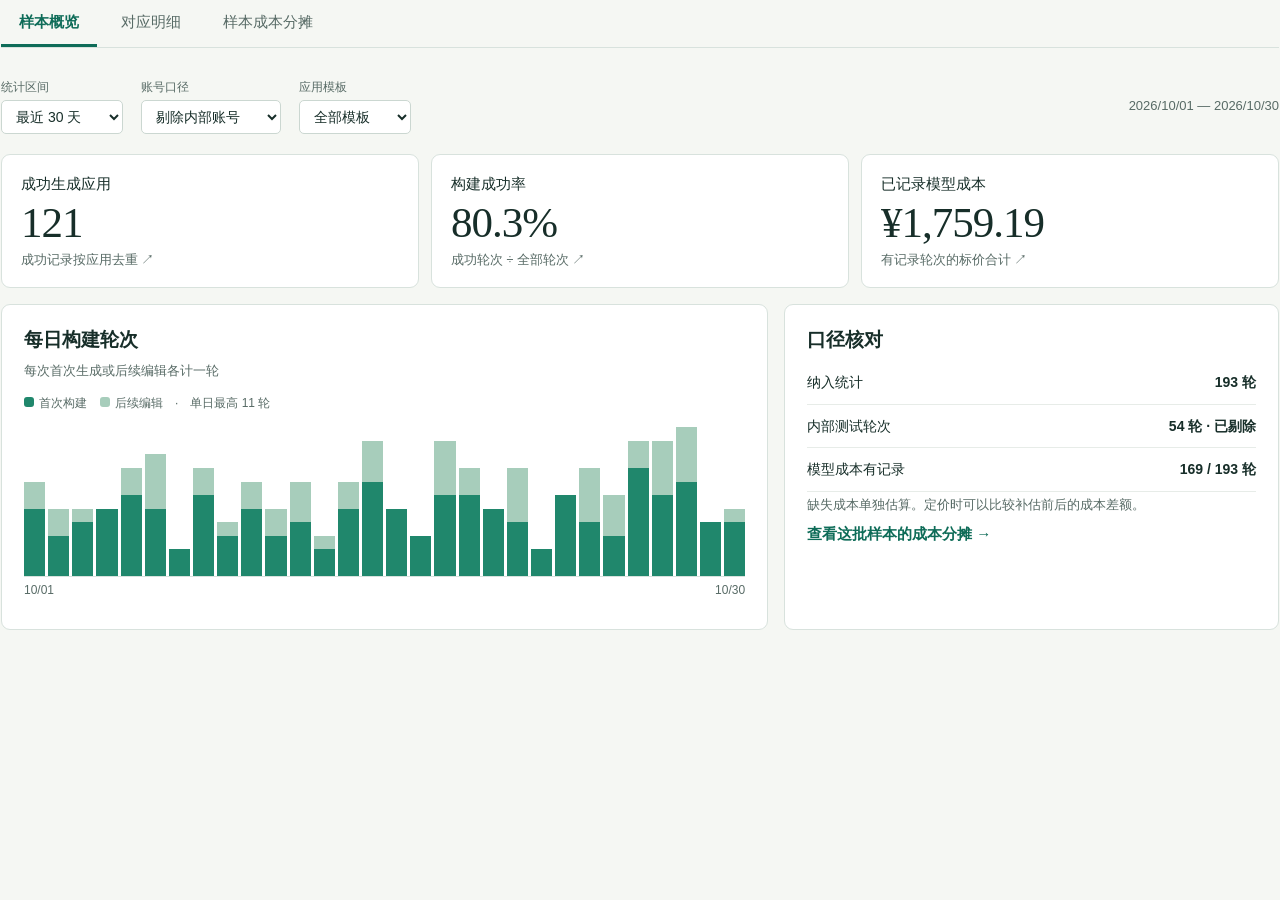
==== overview.html @ 38571b35 "Add template cost stress tests, metric reconciliation and event replay" ====
<!doctype html>
<html lang="zh-CN"><head><meta charset="utf-8"><meta name="viewport" content="width=device-width, initial-scale=1"><title>Data Forge · 产品运营工作台</title><style>
:root{--nav:#162b2a;--green:#0e6c58;--green2:#20876c;--muted:#586b66;--ink:#172e29;--border:#d8e2dd;--paper:#f3f6f3;--soft:#e7f3ed;--ochre:#b66c28;--serif:Georgia,serif;--sans:-apple-system,BlinkMacSystemFont,'Segoe UI','PingFang SC','Microsoft YaHei',sans-serif}*{box-sizing:border-box}body{margin:0;background:var(--paper);color:var(--ink);font:15px/1.6 var(--sans)}button,select,input{font:inherit}button,select{cursor:pointer}button:focus-visible,select:focus-visible,input:focus-visible{outline:3px solid #e69e43;outline-offset:3px}button{color:inherit}main{max-width:1240px;margin:auto;padding:38px 4vw 48px}header{background:var(--nav);color:white}.header-in{max-width:1240px;padding:18px 4vw;margin:auto;display:flex;align-items:center;justify-content:space-between;gap:12px}.brand{font:600 27px var(--serif);letter-spacing:-.8px}.source{font-size:13px;color:#d4e6dc}.title-row{display:flex;align-items:end;justify-content:space-between;gap:16px}.title-row h1{font-size:clamp(25px,3.7vw,38px);letter-spacing:-1.2px;margin:0}.title-row p{margin:5px 0;color:var(--muted)}nav{display:flex;gap:6px;margin-top:24px;border-bottom:1px solid var(--border)}nav button{padding:10px 18px;border:0;background:transparent;border-bottom:3px solid transparent;color:var(--muted)}nav button.active{border-color:var(--green);color:var(--green);font-weight:700}.bar{display:flex;align-items:end;gap:18px;flex-wrap:wrap;padding:15px 0 20px}.bar label,.controls label{display:flex;flex-direction:column;gap:3px;font-size:12px;color:var(--muted)}select{background:white;padding:7px 24px 7px 10px;color:var(--ink);border:1px solid #cbd7d1;border-radius:5px;font-size:14px}.period{margin-left:auto;align-self:center;color:var(--muted);font-size:13px}.cards{display:grid;grid-template-columns:repeat(3,1fr);gap:12px}.card,.panel{border:1px solid var(--border);background:#fff;border-radius:9px}.card{padding:17px 19px;display:flex;flex-direction:column;align-items:start;text-align:left;transition:background .14s}.card:hover{background:#f5faf6;border-color:var(--green)}.card small{color:var(--muted)}.num{font:normal clamp(30px,4vw,43px)/1.25 var(--serif);letter-spacing:-1px;font-variant-numeric:tabular-nums}.sub{font-size:13px;color:var(--muted);margin:3px 0 0}.grid{display:grid;grid-template-columns:1.55fr 1fr;gap:16px;margin-top:16px}.panel{padding:20px 22px;min-width:0}h2{font-size:19px;margin:0 0 6px}h3{font-size:15px;margin:0 0 3px}.legend{font-size:12px;color:var(--muted);margin:12px 0}.dot{display:inline-block;width:10px;height:10px;border-radius:3px;background:var(--green2);margin-right:5px}.dot.edit{background:#a7cdbb;margin-left:13px}.chart{display:flex;align-items:end;gap:3px;height:150px;border-bottom:1px solid var(--border);margin-top:14px}.day{position:relative;flex:1;height:100%;display:flex;flex-direction:column;justify-content:flex-end;min-width:2px}.seg{min-height:0;width:100%}.first{background:var(--green2)}.edit{background:#a7cdbb}.axis{display:flex;justify-content:space-between;margin:4px 0 8px;font-size:12px;color:var(--muted)}.metric-line{display:flex;justify-content:space-between;gap:15px;align-items:baseline;padding:10px 0;border-bottom:1px solid #e7ece8;font-size:14px}.metric-line strong{font-weight:600}.pill{display:inline-block;background:var(--soft);color:#24634e;padding:2px 7px;border-radius:4px;font-size:12px}.pill.warn{background:#fff1df;color:#87591d}.text-button{border:0;background:none;color:var(--green);padding:7px 0;font-weight:600;text-align:left}.text-button:hover{text-decoration:underline}.panel+.panel.stack{margin-top:16px}.evidence{display:flex;align-items:center;justify-content:space-between;gap:12px;flex-wrap:wrap}.table-wrap{overflow:auto;margin-top:10px}table{border-collapse:collapse;width:100%;font-size:13px;white-space:nowrap}th{text-align:left;font-weight:500;color:var(--muted);background:#f5f8f6}td,th{padding:7px 9px;border-bottom:1px solid #e2e9e4}.pager{margin-top:10px;display:flex;align-items:center;justify-content:end;gap:8px}.pager button{border:1px solid var(--border);background:white;border-radius:4px;padding:3px 10px;font-size:12px}.pager button:disabled{opacity:.38;cursor:default}.tabs{display:flex;gap:6px;flex-wrap:wrap;margin:10px 0 18px}.tabs button{border:1px solid var(--border);background:white;border-radius:5px;padding:5px 10px}.tabs .chosen{background:var(--green);color:white;border-color:var(--green)}.math{border-left:3px solid var(--green);background:var(--soft);padding:11px 14px;margin:12px 0;font-weight:600}.controls{display:flex;flex-direction:column;gap:20px}.controls label{font-size:14px}.range-title{display:flex;justify-content:space-between}.range-title output{font-size:18px;color:var(--ink);font-weight:600}input[type=range]{width:100%;accent-color:var(--green)}.decision{padding:11px 13px;background:var(--soft);margin:14px 0 0;border-radius:4px}.decision.loss{background:#fff1df}.tabs button:focus-visible{outline-offset:0}footer{margin:30px 0 0;border-top:1px solid var(--border);padding:12px 0;color:var(--muted);font-size:12px}[hidden]{display:none!important}@media(max-width:750px){main{padding:24px 16px}.header-in{padding:13px 16px}.grid{grid-template-columns:1fr}.cards{gap:6px}.card{padding:10px}.card small{font-size:11px}.panel{padding:16px}.bar{gap:8px}.period{width:100%}nav button{padding:8px 12px}.num{font-size:28px}.source{font-size:11px}}@media(max-width:450px){.cards{grid-template-columns:1fr}.card{display:grid;grid-template-columns:1fr auto}.card .num{grid-column:2;grid-row:1 / 3}.brand{font-size:23px}select{padding:5px;font-size:13px}.pager{justify-content:start}.source{max-width:130px;text-align:right}}
body{background:#f5f7f3}main{max-width:none;margin:0;padding:0 1px 8px}nav{margin:0 0 15px}.bar{margin-top:0}footer{display:none}@media(max-width:750px){main{padding:0 1px 8px}} @media(max-width:450px){select{max-width:100%}} </style></head><body><main><nav aria-label="当前构建样本"><button data-view="overview">样本概览</button><button data-view="trace">对应明细</button><button data-view="cost">样本成本分摊</button></nav><div class="bar"><label>统计区间<select id="days"><option value="7">最近 7 天</option><option value="30" selected>最近 30 天</option></select></label><label>账号口径<select id="scope"><option value="external">剔除内部账号</option><option value="all">全部账号</option></select></label><label>应用模板<select id="tpl"><option>全部模板</option><option>知识游戏</option><option>互动工具</option><option>阅读练习</option></select></label><span id="period" class="period"></span></div><div id="view"></div><footer>Data Forge 演示版 · 蔡睿麟作品展示 · 计算采用北京时间自然日，金额单位为人民币。</footer></main><script>
'use strict';
const $=id=>document.getElementById(id);
const templates=['知识游戏','互动工具','阅读练习'];
const baseline=new Date('2026-10-01T00:00:00+08:00').getTime();
let seed=80718;
function random(){seed=(Math.imul(seed,1664525)+1013904223)>>>0;return seed/4294967296;}
const rows=[];
for(let d=0;d<30;d++){
 const count=3+Math.floor(random()*7);
 for(let i=0;i<count;i++){
  const app='A'+String(1000+d*12+i),template=templates[Math.floor(random()*3)],internal=random()<.20;
  const rounds=1+(random()<.39?1:0)+(random()<.09?1:0); const hour=Math.floor(random()*20);
  for(let r=0;r<rounds;r++){
   const rate=[23,14,10][templates.indexOf(template)],skills=1+Math.floor(random()*6),success=random()>(r===0?.17:.09);
   const list=Math.round((.52+random())*(r===0?rate:rate*.19)*(success?1:.41)*100)/100;
   const missing=random()<.12;
   rows.push({id:'B'+String(rows.length+1).padStart(4,'0'),app,template,internal,day:d,stage:r===0?'首次构建':'后续编辑',success,utc:new Date(baseline+(d*24+hour+r)*3600000).toISOString(),list:missing?null:list,estimate:missing?Math.round((skills<=2?6:skills<=4?13:20)*(r?0.27:1)*100)/100:0});
  }
 }
}
const state={view:'overview',metric:0,page:0,discount:65,price:25};
const metrics=['成功生成应用','构建成功率','已记录模型成本'];
const dates=d=>'10/'+String(d+1).padStart(2,'0');
const sum=(data,fn)=>data.reduce((total,r)=>total+fn(r),0);
const money=n=>'¥'+n.toLocaleString('zh-CN',{minimumFractionDigits:2,maximumFractionDigits:2});
const pct=n=>(n*100).toFixed(1)+'%';
function filtered(){return rows.filter(r=>r.day>=30-Number($('days').value)&&($('scope').value==='all'||!r.internal)&&($('tpl').value==='全部模板'||r.template===$('tpl').value));}
function metricValues(data){const ok=data.filter(r=>r.success),apps=new Set(ok.map(r=>r.app));return [String(apps.size),data.length?pct(ok.length/data.length):'—',money(sum(data,r=>r.list??0))];}
function openView(view,metric){state.view=view;state.page=0;if(metric!==undefined)state.metric=metric;render();}
function overview(data){const values=metricValues(data),known=data.filter(r=>r.list!==null);const excluded=rows.filter(r=>r.day>=30-Number($('days').value)&&r.internal&&($('tpl').value==='全部模板'||r.template===$('tpl').value)).length;
 const counts=Array.from({length:Number($('days').value)},(_,j)=>{const day=30-Number($('days').value)+j;const daily=data.filter(r=>r.day===day);return {day,first:daily.filter(r=>r.stage==='首次构建').length,edit:daily.filter(r=>r.stage==='后续编辑').length};});const max=Math.max(1,...counts.map(c=>c.first+c.edit));
 return `<div class="cards">${metrics.map((m,i)=>`<button class="card" data-metric="${i}" title="查看${m}的计算口径"><span>${m}</span><b class="num">${values[i]}</b><small>${['成功记录按应用去重','成功轮次 ÷ 全部轮次','有记录轮次的标价合计'][i]} ↗</small></button>`).join('')}</div><div class="grid"><section class="panel"><h2>每日构建轮次</h2><p class="sub">每次首次生成或后续编辑各计一轮</p><div class="legend"><i class="dot"></i>首次构建<i class="dot edit"></i>后续编辑　·　单日最高 ${max} 轮</div><div class="chart" role="img" aria-label="区间内每日首次构建和后续编辑次数">${counts.map(c=>`<div class="day" title="${dates(c.day)} 首构 ${c.first} 轮，编辑 ${c.edit} 轮"><div class="seg edit" style="height:${100*c.edit/max}%"></div><div class="seg first" style="height:${100*c.first/max}%"></div></div>`).join('')}</div><div class="axis"><span>${dates(counts[0].day)}</span><span>${dates(29)}</span></div></section><section class="panel"><h2>口径核对</h2><div class="metric-line"><span>纳入统计</span><strong>${data.length} 轮</strong></div><div class="metric-line"><span>内部测试轮次</span><strong>${excluded} 轮 · ${$('scope').value==='all'?'已纳入':'已剔除'}</strong></div><div class="metric-line"><span>模型成本有记录</span><strong>${known.length} / ${data.length} 轮</strong></div><p class="sub">缺失成本单独估算。定价时可以比较补估前后的成本差额。</p><button class="text-button" data-jump="cost">查看这批样本的成本分摊 →</button></section></div>`;
}
function trace(data){const k=state.metric,ok=data.filter(r=>r.success),known=data.filter(r=>r.list!==null),dedup=new Set(ok.map(r=>r.app));let proof,how;
 if(k===0){proof=ok;how=`${ok.length} 条成功记录，按应用 ID 去重得到 ${dedup.size} 个成功应用。`;}
 else if(k===1){proof=data;how=`${ok.length} 个成功轮次 ÷ ${data.length} 个构建轮次 = ${metricValues(data)[1]}。`;}
 else{proof=known;how=`汇总 ${known.length} 个有记录轮次的模型标价，合计 ${money(sum(known,r=>r.list))}。另有 ${data.length-known.length} 个轮次缺失成本。`;}
 const pages=Math.max(1,Math.ceil(proof.length/6));state.page=Math.max(0,Math.min(state.page,pages-1));const subset=proof.slice(state.page*6,state.page*6+6);
 return `<section class="panel"><h2>指标口径与样本明细</h2><div class="tabs">${metrics.map((m,i)=>`<button class="${i===k?'chosen':''}" aria-pressed="${i===k}" data-metric="${i}">${m}</button>`).join('')}</div><div class="math">${how}</div><p class="sub">${['来源字段为应用 ID、轮次状态。下表保留去重前的成功轮次，同一应用可以出现多行。','来源字段为轮次 ID、轮次状态。失败轮次也进入分母，可在明细中核对。','来源字段为轮次 ID、模型调用标价。以下列出有记录的轮次，金额为折扣前人民币标价。'][k]}</p><div class="table-wrap"><table><thead><tr><th>构建轮次</th><th>北京时间</th><th>应用 ID</th><th>阶段</th><th>账号</th><th>状态</th><th>模型标价</th></tr></thead><tbody>${subset.map(r=>`<tr><td>${r.id}</td><td>${dates(r.day)} ${String((new Date(r.utc).getUTCHours()+8)%24).padStart(2,'0')}:00</td><td>${r.app}</td><td>${r.stage}</td><td>${r.internal?'内部':'外部'}</td><td><span class="pill ${r.success?'':'warn'}">${r.success?'成功':'失败'}</span></td><td>${r.list===null?'缺失':money(r.list)}</td></tr>`).join('')}</tbody></table></div><div class="pager"><span class="sub">共 ${proof.length} 行 · ${state.page+1} / ${pages} 页</span><button ${state.page===0?'disabled':''} data-step="-1">上一页</button><button ${state.page>=pages-1?'disabled':''} data-step="1">下一页</button></div></section>`;
}
function cost(data){return `<div class="grid" style="margin-top:0"><section class="panel"><h2>这批样本每个成功应用分摊多少成本？</h2><p class="sub">将筛选范围内的首构与编辑成本分摊至成功生成的应用，观察假设定价下的差额。</p><div class="controls" style="margin-top:20px"><label><span class="range-title">采购价占标价比例<output id="discountOut"></output></span><input id="discount" type="range" min="20" max="100" value="${state.discount}" step="5"></label><label><span class="range-title">每个成功应用的假设售价<output id="priceOut"></output></span><input id="price" type="range" min="5" max="75" step="1" value="${state.price}"></label></div><div id="decision" class="decision" aria-live="polite"></div></section><section class="panel"><h2>成本明细</h2><div id="ledger"></div><p class="sub">演示中，按技能数量分档估算缺失轮次成本，再统一应用采购折扣。试算仅含模型调用。</p></section></div>`;}
function fillCost(){const data=filtered(),apps=new Set(data.filter(r=>r.success).map(r=>r.app)).size,missing=data.filter(r=>r.list===null),known=sum(data,r=>r.list??0),est=sum(missing,r=>r.estimate),f=state.discount/100,avg=apps?(known+est)*f/apps:0,net=state.price-avg;
 $('discountOut').textContent=state.discount+'%';$('priceOut').textContent=money(state.price);$('decision').className='decision'+(net<0?' loss':'');$('decision').textContent=apps?`每个成功应用分摊 ${money(avg)}，假设售价${net>=0?'高于':'低于'}模型成本 ${money(Math.abs(net))}。`:'当前筛选范围没有成功应用。';
 const entries=[['首构标价（已有记录）',money(sum(data.filter(r=>r.stage==='首次构建'),r=>r.list??0))],['编辑标价（已有记录）',money(sum(data.filter(r=>r.stage==='后续编辑'),r=>r.list??0))],[`缺失标价补估 · ${missing.length} 轮`,money(est)],['折后模型成本（含补估）',money((known+est)*f)],['分摊至成功应用',apps+' 个']];$('ledger').innerHTML=entries.map(([label,val])=>`<div class="metric-line"><span>${label}</span><strong>${val}</strong></div>`).join('');}
function render(){const data=filtered();$('period').textContent=`2026/${dates(30-Number($('days').value))} — 2026/10/30`;document.querySelectorAll('nav button').forEach(b=>{b.classList.toggle('active',b.dataset.view===state.view);b.setAttribute('aria-current',b.dataset.view===state.view?'page':'false');});$('view').innerHTML=state.view==='overview'?overview(data):state.view==='trace'?trace(data):cost(data);if(state.view==='cost')fillCost();}
document.addEventListener('click',e=>{const b=e.target.closest('button');if(!b||b.disabled)return;if(b.dataset.view||b.dataset.jump)openView(b.dataset.view||b.dataset.jump);else if(b.dataset.metric!==undefined)openView('trace',Number(b.dataset.metric));else if(b.dataset.step){state.page+=Number(b.dataset.step);render();}});
for(const id of ['days','scope','tpl'])$(id).addEventListener('change',()=>{state.page=0;render();});
document.addEventListener('input',e=>{if(e.target.id==='price'||e.target.id==='discount'){state[e.target.id]=Number(e.target.value);fillCost();}});
render();
</script></body></html>
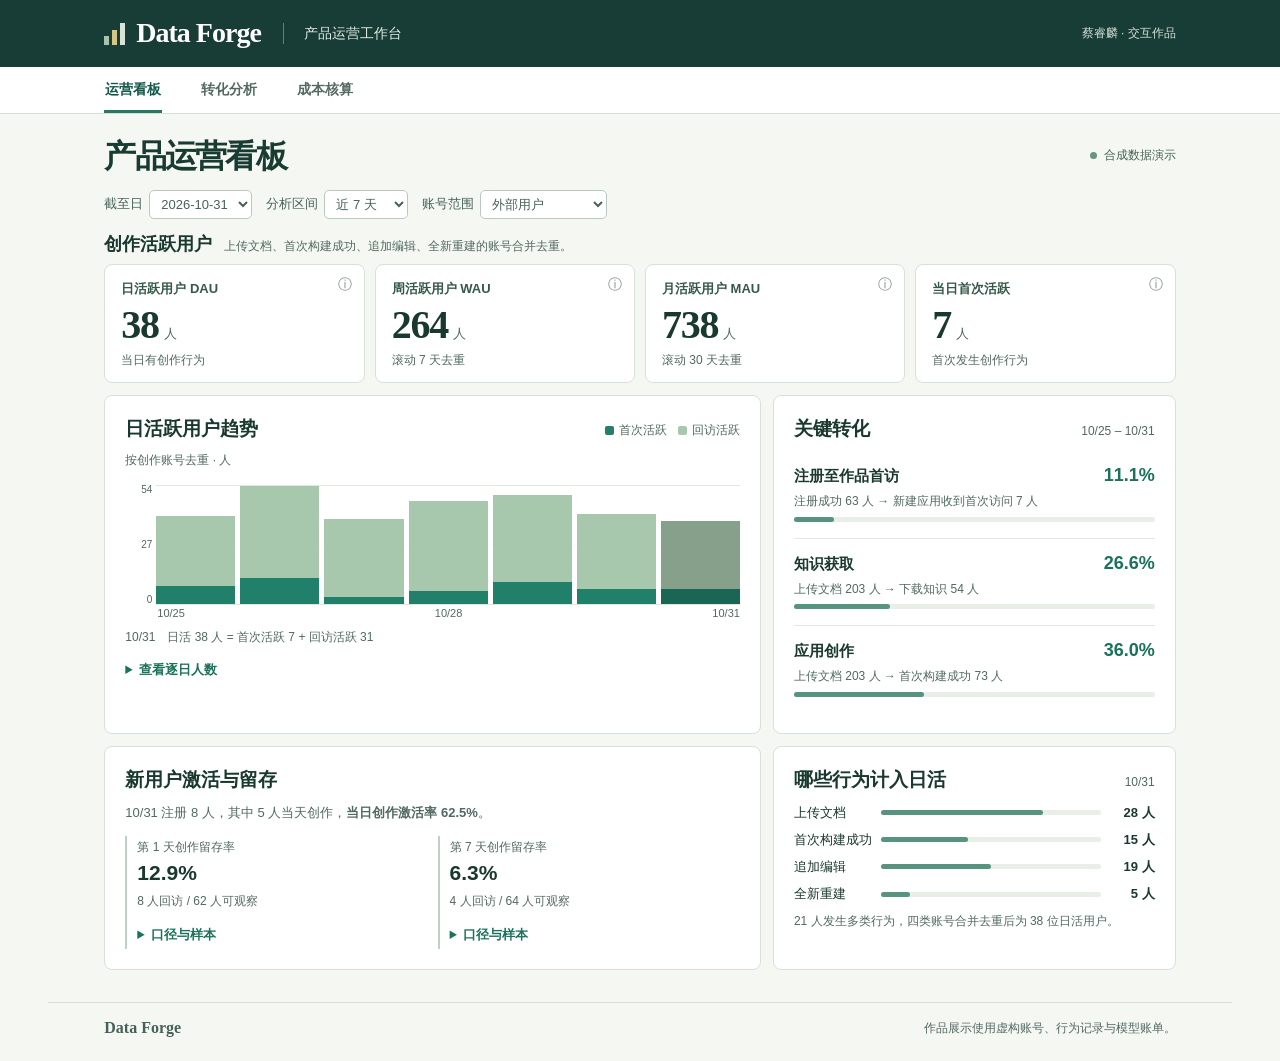
==== commit 05aa4c0f: "Lead with product activity, connect conversion to events, and show the cost ledger" ====
--- a/overview.html
+++ b/overview.html
@@ -1,54 +1,6 @@
 <!doctype html>
-<html lang="zh-CN"><head><meta charset="utf-8"><meta name="viewport" content="width=device-width, initial-scale=1"><title>Data Forge · 产品运营工作台</title><style>
-:root{--nav:#162b2a;--green:#0e6c58;--green2:#20876c;--muted:#586b66;--ink:#172e29;--border:#d8e2dd;--paper:#f3f6f3;--soft:#e7f3ed;--ochre:#b66c28;--serif:Georgia,serif;--sans:-apple-system,BlinkMacSystemFont,'Segoe UI','PingFang SC','Microsoft YaHei',sans-serif}*{box-sizing:border-box}body{margin:0;background:var(--paper);color:var(--ink);font:15px/1.6 var(--sans)}button,select,input{font:inherit}button,select{cursor:pointer}button:focus-visible,select:focus-visible,input:focus-visible{outline:3px solid #e69e43;outline-offset:3px}button{color:inherit}main{max-width:1240px;margin:auto;padding:38px 4vw 48px}header{background:var(--nav);color:white}.header-in{max-width:1240px;padding:18px 4vw;margin:auto;display:flex;align-items:center;justify-content:space-between;gap:12px}.brand{font:600 27px var(--serif);letter-spacing:-.8px}.source{font-size:13px;color:#d4e6dc}.title-row{display:flex;align-items:end;justify-content:space-between;gap:16px}.title-row h1{font-size:clamp(25px,3.7vw,38px);letter-spacing:-1.2px;margin:0}.title-row p{margin:5px 0;color:var(--muted)}nav{display:flex;gap:6px;margin-top:24px;border-bottom:1px solid var(--border)}nav button{padding:10px 18px;border:0;background:transparent;border-bottom:3px solid transparent;color:var(--muted)}nav button.active{border-color:var(--green);color:var(--green);font-weight:700}.bar{display:flex;align-items:end;gap:18px;flex-wrap:wrap;padding:15px 0 20px}.bar label,.controls label{display:flex;flex-direction:column;gap:3px;font-size:12px;color:var(--muted)}select{background:white;padding:7px 24px 7px 10px;color:var(--ink);border:1px solid #cbd7d1;border-radius:5px;font-size:14px}.period{margin-left:auto;align-self:center;color:var(--muted);font-size:13px}.cards{display:grid;grid-template-columns:repeat(3,1fr);gap:12px}.card,.panel{border:1px solid var(--border);background:#fff;border-radius:9px}.card{padding:17px 19px;display:flex;flex-direction:column;align-items:start;text-align:left;transition:background .14s}.card:hover{background:#f5faf6;border-color:var(--green)}.card small{color:var(--muted)}.num{font:normal clamp(30px,4vw,43px)/1.25 var(--serif);letter-spacing:-1px;font-variant-numeric:tabular-nums}.sub{font-size:13px;color:var(--muted);margin:3px 0 0}.grid{display:grid;grid-template-columns:1.55fr 1fr;gap:16px;margin-top:16px}.panel{padding:20px 22px;min-width:0}h2{font-size:19px;margin:0 0 6px}h3{font-size:15px;margin:0 0 3px}.legend{font-size:12px;color:var(--muted);margin:12px 0}.dot{display:inline-block;width:10px;height:10px;border-radius:3px;background:var(--green2);margin-right:5px}.dot.edit{background:#a7cdbb;margin-left:13px}.chart{display:flex;align-items:end;gap:3px;height:150px;border-bottom:1px solid var(--border);margin-top:14px}.day{position:relative;flex:1;height:100%;display:flex;flex-direction:column;justify-content:flex-end;min-width:2px}.seg{min-height:0;width:100%}.first{background:var(--green2)}.edit{background:#a7cdbb}.axis{display:flex;justify-content:space-between;margin:4px 0 8px;font-size:12px;color:var(--muted)}.metric-line{display:flex;justify-content:space-between;gap:15px;align-items:baseline;padding:10px 0;border-bottom:1px solid #e7ece8;font-size:14px}.metric-line strong{font-weight:600}.pill{display:inline-block;background:var(--soft);color:#24634e;padding:2px 7px;border-radius:4px;font-size:12px}.pill.warn{background:#fff1df;color:#87591d}.text-button{border:0;background:none;color:var(--green);padding:7px 0;font-weight:600;text-align:left}.text-button:hover{text-decoration:underline}.panel+.panel.stack{margin-top:16px}.evidence{display:flex;align-items:center;justify-content:space-between;gap:12px;flex-wrap:wrap}.table-wrap{overflow:auto;margin-top:10px}table{border-collapse:collapse;width:100%;font-size:13px;white-space:nowrap}th{text-align:left;font-weight:500;color:var(--muted);background:#f5f8f6}td,th{padding:7px 9px;border-bottom:1px solid #e2e9e4}.pager{margin-top:10px;display:flex;align-items:center;justify-content:end;gap:8px}.pager button{border:1px solid var(--border);background:white;border-radius:4px;padding:3px 10px;font-size:12px}.pager button:disabled{opacity:.38;cursor:default}.tabs{display:flex;gap:6px;flex-wrap:wrap;margin:10px 0 18px}.tabs button{border:1px solid var(--border);background:white;border-radius:5px;padding:5px 10px}.tabs .chosen{background:var(--green);color:white;border-color:var(--green)}.math{border-left:3px solid var(--green);background:var(--soft);padding:11px 14px;margin:12px 0;font-weight:600}.controls{display:flex;flex-direction:column;gap:20px}.controls label{font-size:14px}.range-title{display:flex;justify-content:space-between}.range-title output{font-size:18px;color:var(--ink);font-weight:600}input[type=range]{width:100%;accent-color:var(--green)}.decision{padding:11px 13px;background:var(--soft);margin:14px 0 0;border-radius:4px}.decision.loss{background:#fff1df}.tabs button:focus-visible{outline-offset:0}footer{margin:30px 0 0;border-top:1px solid var(--border);padding:12px 0;color:var(--muted);font-size:12px}[hidden]{display:none!important}@media(max-width:750px){main{padding:24px 16px}.header-in{padding:13px 16px}.grid{grid-template-columns:1fr}.cards{gap:6px}.card{padding:10px}.card small{font-size:11px}.panel{padding:16px}.bar{gap:8px}.period{width:100%}nav button{padding:8px 12px}.num{font-size:28px}.source{font-size:11px}}@media(max-width:450px){.cards{grid-template-columns:1fr}.card{display:grid;grid-template-columns:1fr auto}.card .num{grid-column:2;grid-row:1 / 3}.brand{font-size:23px}select{padding:5px;font-size:13px}.pager{justify-content:start}.source{max-width:130px;text-align:right}}
-body{background:#f5f7f3}main{max-width:none;margin:0;padding:0 1px 8px}nav{margin:0 0 15px}.bar{margin-top:0}footer{display:none}@media(max-width:750px){main{padding:0 1px 8px}} @media(max-width:450px){select{max-width:100%}} </style></head><body><main><nav aria-label="当前构建样本"><button data-view="overview">样本概览</button><button data-view="trace">对应明细</button><button data-view="cost">样本成本分摊</button></nav><div class="bar"><label>统计区间<select id="days"><option value="7">最近 7 天</option><option value="30" selected>最近 30 天</option></select></label><label>账号口径<select id="scope"><option value="external">剔除内部账号</option><option value="all">全部账号</option></select></label><label>应用模板<select id="tpl"><option>全部模板</option><option>知识游戏</option><option>互动工具</option><option>阅读练习</option></select></label><span id="period" class="period"></span></div><div id="view"></div><footer>Data Forge 演示版 · 蔡睿麟作品展示 · 计算采用北京时间自然日，金额单位为人民币。</footer></main><script>
-'use strict';
-const $=id=>document.getElementById(id);
-const templates=['知识游戏','互动工具','阅读练习'];
-const baseline=new Date('2026-10-01T00:00:00+08:00').getTime();
-let seed=80718;
-function random(){seed=(Math.imul(seed,1664525)+1013904223)>>>0;return seed/4294967296;}
-const rows=[];
-for(let d=0;d<30;d++){
- const count=3+Math.floor(random()*7);
- for(let i=0;i<count;i++){
-  const app='A'+String(1000+d*12+i),template=templates[Math.floor(random()*3)],internal=random()<.20;
-  const rounds=1+(random()<.39?1:0)+(random()<.09?1:0); const hour=Math.floor(random()*20);
-  for(let r=0;r<rounds;r++){
-   const rate=[23,14,10][templates.indexOf(template)],skills=1+Math.floor(random()*6),success=random()>(r===0?.17:.09);
-   const list=Math.round((.52+random())*(r===0?rate:rate*.19)*(success?1:.41)*100)/100;
-   const missing=random()<.12;
-   rows.push({id:'B'+String(rows.length+1).padStart(4,'0'),app,template,internal,day:d,stage:r===0?'首次构建':'后续编辑',success,utc:new Date(baseline+(d*24+hour+r)*3600000).toISOString(),list:missing?null:list,estimate:missing?Math.round((skills<=2?6:skills<=4?13:20)*(r?0.27:1)*100)/100:0});
-  }
- }
-}
-const state={view:'overview',metric:0,page:0,discount:65,price:25};
-const metrics=['成功生成应用','构建成功率','已记录模型成本'];
-const dates=d=>'10/'+String(d+1).padStart(2,'0');
-const sum=(data,fn)=>data.reduce((total,r)=>total+fn(r),0);
-const money=n=>'¥'+n.toLocaleString('zh-CN',{minimumFractionDigits:2,maximumFractionDigits:2});
-const pct=n=>(n*100).toFixed(1)+'%';
-function filtered(){return rows.filter(r=>r.day>=30-Number($('days').value)&&($('scope').value==='all'||!r.internal)&&($('tpl').value==='全部模板'||r.template===$('tpl').value));}
-function metricValues(data){const ok=data.filter(r=>r.success),apps=new Set(ok.map(r=>r.app));return [String(apps.size),data.length?pct(ok.length/data.length):'—',money(sum(data,r=>r.list??0))];}
-function openView(view,metric){state.view=view;state.page=0;if(metric!==undefined)state.metric=metric;render();}
-function overview(data){const values=metricValues(data),known=data.filter(r=>r.list!==null);const excluded=rows.filter(r=>r.day>=30-Number($('days').value)&&r.internal&&($('tpl').value==='全部模板'||r.template===$('tpl').value)).length;
- const counts=Array.from({length:Number($('days').value)},(_,j)=>{const day=30-Number($('days').value)+j;const daily=data.filter(r=>r.day===day);return {day,first:daily.filter(r=>r.stage==='首次构建').length,edit:daily.filter(r=>r.stage==='后续编辑').length};});const max=Math.max(1,...counts.map(c=>c.first+c.edit));
- return `<div class="cards">${metrics.map((m,i)=>`<button class="card" data-metric="${i}" title="查看${m}的计算口径"><span>${m}</span><b class="num">${values[i]}</b><small>${['成功记录按应用去重','成功轮次 ÷ 全部轮次','有记录轮次的标价合计'][i]} ↗</small></button>`).join('')}</div><div class="grid"><section class="panel"><h2>每日构建轮次</h2><p class="sub">每次首次生成或后续编辑各计一轮</p><div class="legend"><i class="dot"></i>首次构建<i class="dot edit"></i>后续编辑　·　单日最高 ${max} 轮</div><div class="chart" role="img" aria-label="区间内每日首次构建和后续编辑次数">${counts.map(c=>`<div class="day" title="${dates(c.day)} 首构 ${c.first} 轮，编辑 ${c.edit} 轮"><div class="seg edit" style="height:${100*c.edit/max}%"></div><div class="seg first" style="height:${100*c.first/max}%"></div></div>`).join('')}</div><div class="axis"><span>${dates(counts[0].day)}</span><span>${dates(29)}</span></div></section><section class="panel"><h2>口径核对</h2><div class="metric-line"><span>纳入统计</span><strong>${data.length} 轮</strong></div><div class="metric-line"><span>内部测试轮次</span><strong>${excluded} 轮 · ${$('scope').value==='all'?'已纳入':'已剔除'}</strong></div><div class="metric-line"><span>模型成本有记录</span><strong>${known.length} / ${data.length} 轮</strong></div><p class="sub">缺失成本单独估算。定价时可以比较补估前后的成本差额。</p><button class="text-button" data-jump="cost">查看这批样本的成本分摊 →</button></section></div>`;
-}
-function trace(data){const k=state.metric,ok=data.filter(r=>r.success),known=data.filter(r=>r.list!==null),dedup=new Set(ok.map(r=>r.app));let proof,how;
- if(k===0){proof=ok;how=`${ok.length} 条成功记录，按应用 ID 去重得到 ${dedup.size} 个成功应用。`;}
- else if(k===1){proof=data;how=`${ok.length} 个成功轮次 ÷ ${data.length} 个构建轮次 = ${metricValues(data)[1]}。`;}
- else{proof=known;how=`汇总 ${known.length} 个有记录轮次的模型标价，合计 ${money(sum(known,r=>r.list))}。另有 ${data.length-known.length} 个轮次缺失成本。`;}
- const pages=Math.max(1,Math.ceil(proof.length/6));state.page=Math.max(0,Math.min(state.page,pages-1));const subset=proof.slice(state.page*6,state.page*6+6);
- return `<section class="panel"><h2>指标口径与样本明细</h2><div class="tabs">${metrics.map((m,i)=>`<button class="${i===k?'chosen':''}" aria-pressed="${i===k}" data-metric="${i}">${m}</button>`).join('')}</div><div class="math">${how}</div><p class="sub">${['来源字段为应用 ID、轮次状态。下表保留去重前的成功轮次，同一应用可以出现多行。','来源字段为轮次 ID、轮次状态。失败轮次也进入分母，可在明细中核对。','来源字段为轮次 ID、模型调用标价。以下列出有记录的轮次，金额为折扣前人民币标价。'][k]}</p><div class="table-wrap"><table><thead><tr><th>构建轮次</th><th>北京时间</th><th>应用 ID</th><th>阶段</th><th>账号</th><th>状态</th><th>模型标价</th></tr></thead><tbody>${subset.map(r=>`<tr><td>${r.id}</td><td>${dates(r.day)} ${String((new Date(r.utc).getUTCHours()+8)%24).padStart(2,'0')}:00</td><td>${r.app}</td><td>${r.stage}</td><td>${r.internal?'内部':'外部'}</td><td><span class="pill ${r.success?'':'warn'}">${r.success?'成功':'失败'}</span></td><td>${r.list===null?'缺失':money(r.list)}</td></tr>`).join('')}</tbody></table></div><div class="pager"><span class="sub">共 ${proof.length} 行 · ${state.page+1} / ${pages} 页</span><button ${state.page===0?'disabled':''} data-step="-1">上一页</button><button ${state.page>=pages-1?'disabled':''} data-step="1">下一页</button></div></section>`;
-}
-function cost(data){return `<div class="grid" style="margin-top:0"><section class="panel"><h2>这批样本每个成功应用分摊多少成本？</h2><p class="sub">将筛选范围内的首构与编辑成本分摊至成功生成的应用，观察假设定价下的差额。</p><div class="controls" style="margin-top:20px"><label><span class="range-title">采购价占标价比例<output id="discountOut"></output></span><input id="discount" type="range" min="20" max="100" value="${state.discount}" step="5"></label><label><span class="range-title">每个成功应用的假设售价<output id="priceOut"></output></span><input id="price" type="range" min="5" max="75" step="1" value="${state.price}"></label></div><div id="decision" class="decision" aria-live="polite"></div></section><section class="panel"><h2>成本明细</h2><div id="ledger"></div><p class="sub">演示中，按技能数量分档估算缺失轮次成本，再统一应用采购折扣。试算仅含模型调用。</p></section></div>`;}
-function fillCost(){const data=filtered(),apps=new Set(data.filter(r=>r.success).map(r=>r.app)).size,missing=data.filter(r=>r.list===null),known=sum(data,r=>r.list??0),est=sum(missing,r=>r.estimate),f=state.discount/100,avg=apps?(known+est)*f/apps:0,net=state.price-avg;
- $('discountOut').textContent=state.discount+'%';$('priceOut').textContent=money(state.price);$('decision').className='decision'+(net<0?' loss':'');$('decision').textContent=apps?`每个成功应用分摊 ${money(avg)}，假设售价${net>=0?'高于':'低于'}模型成本 ${money(Math.abs(net))}。`:'当前筛选范围没有成功应用。';
- const entries=[['首构标价（已有记录）',money(sum(data.filter(r=>r.stage==='首次构建'),r=>r.list??0))],['编辑标价（已有记录）',money(sum(data.filter(r=>r.stage==='后续编辑'),r=>r.list??0))],[`缺失标价补估 · ${missing.length} 轮`,money(est)],['折后模型成本（含补估）',money((known+est)*f)],['分摊至成功应用',apps+' 个']];$('ledger').innerHTML=entries.map(([label,val])=>`<div class="metric-line"><span>${label}</span><strong>${val}</strong></div>`).join('');}
-function render(){const data=filtered();$('period').textContent=`2026/${dates(30-Number($('days').value))} — 2026/10/30`;document.querySelectorAll('nav button').forEach(b=>{b.classList.toggle('active',b.dataset.view===state.view);b.setAttribute('aria-current',b.dataset.view===state.view?'page':'false');});$('view').innerHTML=state.view==='overview'?overview(data):state.view==='trace'?trace(data):cost(data);if(state.view==='cost')fillCost();}
-document.addEventListener('click',e=>{const b=e.target.closest('button');if(!b||b.disabled)return;if(b.dataset.view||b.dataset.jump)openView(b.dataset.view||b.dataset.jump);else if(b.dataset.metric!==undefined)openView('trace',Number(b.dataset.metric));else if(b.dataset.step){state.page+=Number(b.dataset.step);render();}});
-for(const id of ['days','scope','tpl'])$(id).addEventListener('change',()=>{state.page=0;render();});
-document.addEventListener('input',e=>{if(e.target.id==='price'||e.target.id==='discount'){state[e.target.id]=Number(e.target.value);fillCost();}});
-render();
-</script></body></html>
+<html lang="zh-CN">
+<head><meta charset="utf-8"><meta name="viewport" content="width=device-width, initial-scale=1">
+<meta http-equiv="refresh" content="0;url=./#dashboard"><title>产品运营看板 · Data Forge</title></head>
+<body><a href="./#dashboard">打开产品运营看板</a></body>
+</html>
